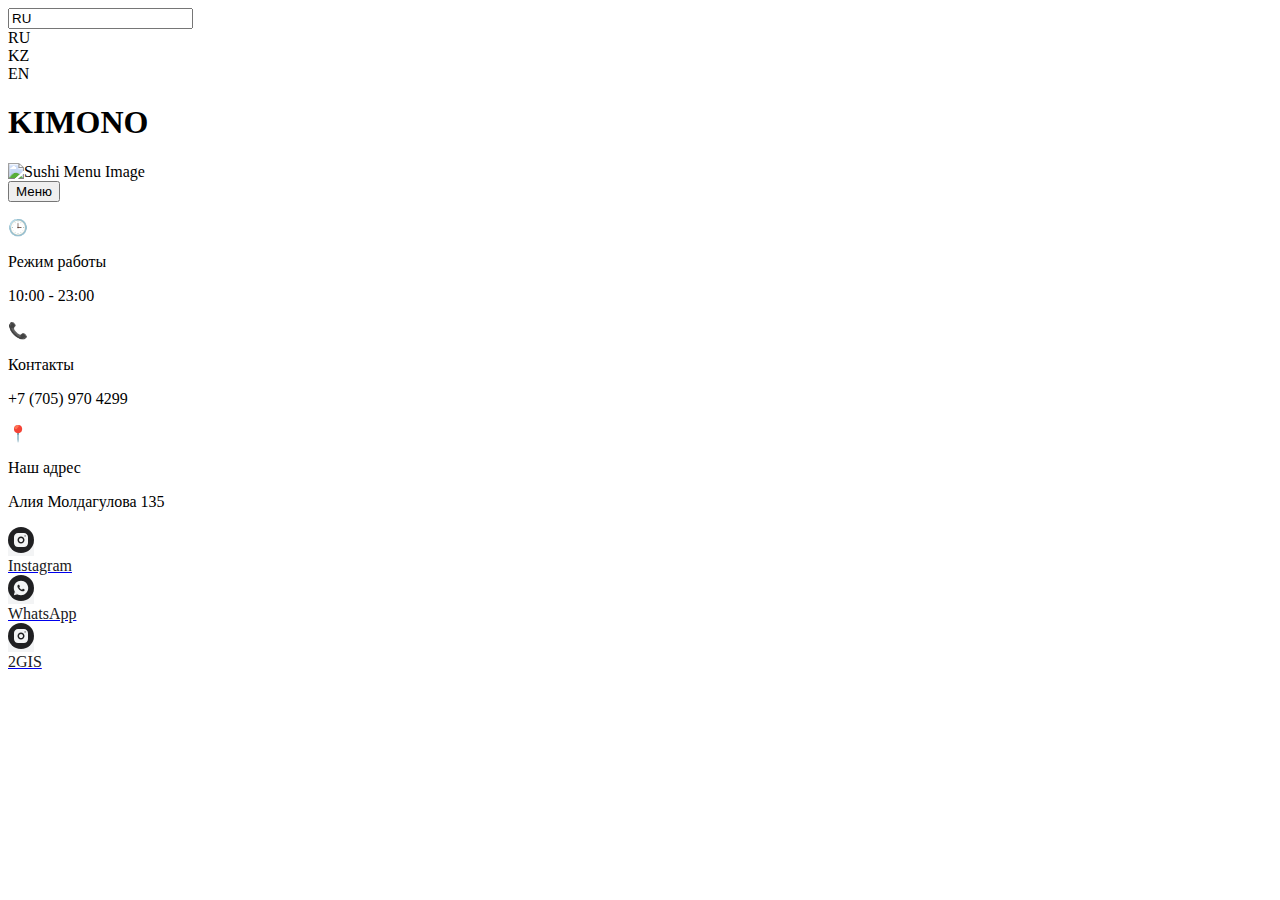
==== index.html @ 3210f7f6 "Create index.html" ====
<!DOCTYPE html>
<html lang="en">
<head>
    <meta charset="UTF-8">
    <meta name="viewport" content="width=device-width, initial-scale=1.0">
    <title>Kimono Sushi Page</title>
    <link rel="stylesheet" href="style.css">
</head>
<body>
         <!-- Language Dropdown -->
    <div class="dropdown" id="lang-dropdown">
        <input type="text" class="textBox" readonly value="RU"/>
        <div class="options">
            <div class="option" onclick="show('RU')">RU</div>
            <div class="option" onclick="show('KZ')">KZ</div>
            <div class="option" onclick="show('EN')">EN</div>
        </div>
    </div>
    <script>// Функция для показа выбранного языка
        function show(language) {
            document.querySelector('.textBox').value = language;
            document.getElementById('lang-dropdown').classList.remove('active');
        }
        
        // Открытие/закрытие выпадающего меню
        document.getElementById('lang-dropdown').addEventListener('click', function () {
            this.classList.toggle('active');
        });</script>
        
        
    <!-- Main Container -->
    <div class="container">
        <!-- Top Section -->
        <div class="hero-section">
            <h1 class="logo">KIMONO</h1>
            <div class="image-container">
                <img src="a85a456403479d31797655ebc1bb9082.jpg" alt="Sushi Menu Image">
            </div>
            <button class="menu-btn">Меню</button>
        </div>

        <!-- Information Section -->
        <div class="info-section">
            <div class="info-item">
                <p class="icon">🕒</p>
                <div>
                    <p class="title">Режим работы</p>
                    <p class="details">10:00 - 23:00</p>
                </div>
            </div>

            <div class="info-item">
                <p class="icon">📞</p>
                <div>
                    <p class="title">Контакты</p>
                    <p class="details">+7 (705) 970 4299</p>
                </div>
            </div>

            <div class="info-item">
                <p class="icon">📍</p>
                <div>
                    <p class="title">Наш адрес</p>
                    <p class="details">Алия Молдагулова 135</p>
                </div>
            </div>

            <div class="blockInfoSocials">
                    <a class="blockInfoSocialsItem"
                            target="_blank"
                            href="https://www.instagram.com/zhanabergenovaa19?utm_source=ig_web_button_share_sheet&igsh=ZDNlZDc0MzIxNw=="
                            style="background-color:rgb(243, 244, 245)"
                    >
                        <svg width="26" height="26" viewBox="0 0 26 26" fill="none"
                             xmlns="http://www.w3.org/2000/svg">
                            <rect
                                    width="26"
                                    height="26"
                                    rx="13"
                                    fill="rgb(32, 32, 34)"
                            />
                            <path
                                    d="M13 11C12.4696 11 11.9609 11.2107 11.5858 11.5858C11.2107 11.9609 11 12.4696 11 13C11 13.5304 11.2107 14.0391 11.5858 14.4142C11.9609 14.7893 12.4696 15 13 15C13.5304 15 14.0391 14.7893 14.4142 14.4142C14.7893 14.0391 15 13.5304 15 13C15 12.4696 14.7893 11.9609 14.4142 11.5858C14.0391 11.2107 13.5304 11 13 11Z"
                                    fill="rgb(243, 244, 245)"
                            />
                            <path
                                    d="M15.9161 6H10.0827C7.83167 6 6 7.83225 6 10.0839V15.9172C6 18.1683 7.83225 20 10.0839 20H15.9172C18.1683 20 20 18.1677 20 15.9161V10.0827C20 7.83167 18.1677 6 15.9161 6ZM13 16.5C11.0697 16.5 9.5 14.9303 9.5 13C9.5 11.0697 11.0697 9.5 13 9.5C14.9303 9.5 16.5 11.0697 16.5 13C16.5 14.9303 14.9303 16.5 13 16.5ZM17.0833 9.5C16.7613 9.5 16.5 9.23867 16.5 8.91667C16.5 8.59467 16.7613 8.33333 17.0833 8.33333C17.4053 8.33333 17.6667 8.59467 17.6667 8.91667C17.6667 9.23867 17.4053 9.5 17.0833 9.5Z"
                                    fill="rgb(243, 244, 245)"
                            />
                        </svg>
                        <div class="blockInfoSocialsItemText"
                             style="color:rgb(32, 32, 34)">Instagram
                        </div>
                    </a>
                
                
                    <a class="blockInfoSocialsItem"
                            target="_blank"
                            
                            href="https://api.whatsapp.com/send?phone=77059704299"
                            style="background-color:rgb(243, 244, 245)"
                    >
                        <svg width="26" height="26" viewBox="0 0 26 26" fill="none"
                        img src="1716061309_10516.png" >
                            <rect
                                    width="26"
                                    height="26"
                                    rx="13"
                                    fill="rgb(32, 32, 34)"
                            />
                            <path
                                    d="M6.87766 16.5017L5.86426 20.2001L9.64906 19.2065L6.87766 16.5017Z"
                                    fill="rgb(243, 244, 245)"
                            />
                            <path
                                    d="M12.9998 5.80005C9.0236 5.80005 5.7998 9.02385 5.7998 13C5.7998 16.9762 9.0236 20.2 12.9998 20.2C16.976 20.2 20.1998 16.9762 20.1998 13C20.1998 9.02385 16.976 5.80005 12.9998 5.80005ZM16.5542 15.4858C16.406 15.9016 15.6776 16.3036 15.3512 16.3318C15.0218 16.3624 14.7146 16.48 13.2104 15.8878C11.396 15.1732 10.2518 13.3144 10.1624 13.1944C10.073 13.0774 9.4364 12.2284 9.4364 11.3524C9.4364 10.4734 9.8972 10.0432 10.0586 9.86445C10.223 9.68565 10.4156 9.64125 10.5356 9.64125C10.6526 9.64125 10.7726 9.64125 10.8764 9.64665C11.0048 9.64965 11.1446 9.65805 11.2784 9.95385C11.4374 10.3054 11.7836 11.1874 11.828 11.2768C11.8724 11.3662 11.9036 11.4724 11.8418 11.5894C11.783 11.7094 11.7524 11.782 11.666 11.8882C11.5766 11.9914 11.4788 12.1198 11.3978 12.1978C11.3084 12.2872 11.2166 12.385 11.3198 12.5632C11.423 12.7414 11.7806 13.3252 12.3104 13.7968C12.9914 14.4052 13.5662 14.5924 13.745 14.6818C13.9238 14.7712 14.027 14.7574 14.1302 14.6374C14.2364 14.5204 14.5766 14.1184 14.6966 13.9396C14.8136 13.7608 14.9336 13.7914 15.0956 13.8502C15.26 13.909 16.1366 14.3416 16.3154 14.431C16.4942 14.5204 16.6112 14.5648 16.6562 14.6374C16.7024 14.7124 16.7024 15.0694 16.5542 15.4858Z"
                                    fill="rgb(243, 244, 245)"
                            />
                        </svg>
                        <div class="blockInfoSocialsItemText"
                             style="color:rgb(32, 32, 34)">WhatsApp
                        </div>
                    </a>
                    <div class="blockInfoSocials">
                        <a class="blockInfoSocialsItem"
                                target="_blank"
                                href="https://go.2gis.com/jo73l"
                                style="background-color:rgb(243, 244, 245)"
                        >
                            <svg width="26" height="26" viewBox="0 0 26 26" fill="none"
                                 xmlns="http://www.w3.org/2000/svg">
                                <rect
                                        width="26"
                                        height="26"
                                        rx="13"
                                        fill="rgb(32, 32, 34)"
                                />
                                <path
                                        d="M13 11C12.4696 11 11.9609 11.2107 11.5858 11.5858C11.2107 11.9609 11 12.4696 11 13C11 13.5304 11.2107 14.0391 11.5858 14.4142C11.9609 14.7893 12.4696 15 13 15C13.5304 15 14.0391 14.7893 14.4142 14.4142C14.7893 14.0391 15 13.5304 15 13C15 12.4696 14.7893 11.9609 14.4142 11.5858C14.0391 11.2107 13.5304 11 13 11Z"
                                        fill="rgb(243, 244, 245)"
                                />
                                <path
                                        d="M15.9161 6H10.0827C7.83167 6 6 7.83225 6 10.0839V15.9172C6 18.1683 7.83225 20 10.0839 20H15.9172C18.1683 20 20 18.1677 20 15.9161V10.0827C20 7.83167 18.1677 6 15.9161 6ZM13 16.5C11.0697 16.5 9.5 14.9303 9.5 13C9.5 11.0697 11.0697 9.5 13 9.5C14.9303 9.5 16.5 11.0697 16.5 13C16.5 14.9303 14.9303 16.5 13 16.5ZM17.0833 9.5C16.7613 9.5 16.5 9.23867 16.5 8.91667C16.5 8.59467 16.7613 8.33333 17.0833 8.33333C17.4053 8.33333 17.6667 8.59467 17.6667 8.91667C17.6667 9.23867 17.4053 9.5 17.0833 9.5Z"
                                        fill="rgb(243, 244, 245)"
                                />
                            </svg>
                            <div class="blockInfoSocialsItemText"
                                 style="color:rgb(32, 32, 34)">2GIS
                            </div>
                        </a>
                
            </div>
        
    </section>
</body>
</html>
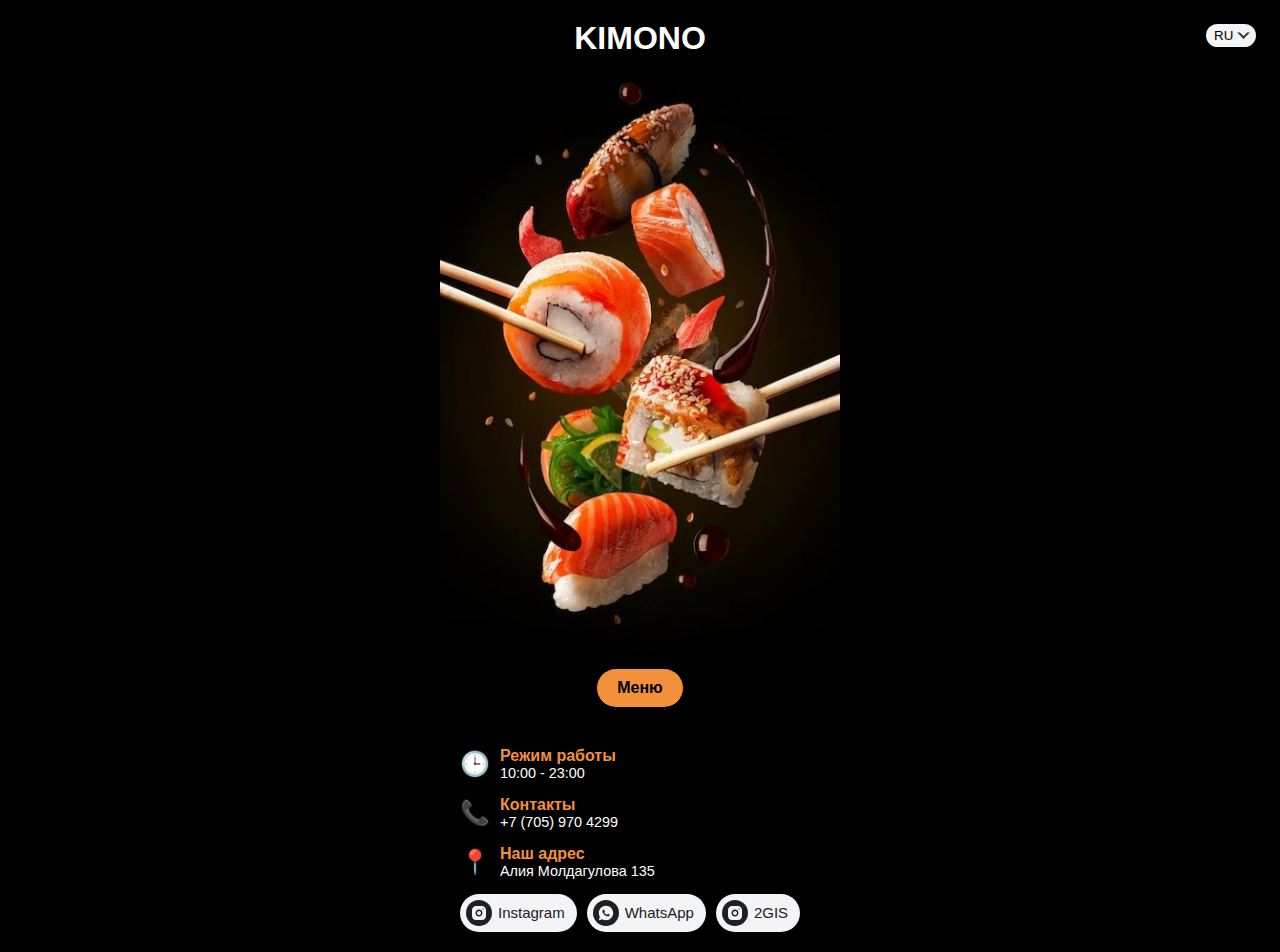
==== commit bdfbe725: "Update index.html" ====
--- a/index.html
+++ b/index.html
@@ -36,7 +36,13 @@
             <div class="image-container">
                 <img src="a85a456403479d31797655ebc1bb9082.jpg" alt="Sushi Menu Image">
             </div>
-            <button class="menu-btn">Меню</button>
+            <button class="menu-btn" onclick="goToMenu()">Меню</button>
+
+<script>
+    function goToMenu() {
+        window.location.href = "menu.html";
+    }
+</script>
         </div>
 
         <!-- Information Section -->
@@ -154,3 +160,4 @@
     </section>
 </body>
 </html>
+
--- a/style.css
+++ b/style.css
@@ -0,0 +1,211 @@
+/* General Reset */
+* {
+    margin: 0;
+    padding: 0;
+    box-sizing: border-box;
+}
+
+body {
+    font-family: Arial, sans-serif;
+    background-color: #000000;
+    color: #fff;
+}
+
+.container {
+    width: 100%;
+    max-width: 400px;
+    margin: 0 auto;
+    background-color: #000000;
+}
+
+/* Языковой Dropdown */
+.dropdown {
+    position: absolute;
+    top: 24px;
+    right: 24px;
+    display: flex;
+    flex-direction: column;
+    align-items: center;
+}
+
+.textBox {
+    border: none;
+    outline: none;
+    width: 50px;
+    border-radius: 100px;
+    display: flex;
+    align-items: center;
+    justify-content: center;
+    background-color: #F3F4F5;
+    padding: 4px 8px;
+    user-select: none;
+    cursor: pointer;
+}
+
+.dropdown::before {
+    content: '';
+    position: absolute;
+    right: 8px;
+    top: 4px;
+    z-index: 10000;
+    width: 5px;
+    height: 5px;
+    border: 2px solid #333;
+    border-top: 2px solid transparent;
+    border-right: 2px solid transparent;
+    transform: rotate(-45deg);
+    transition: .1s linear;
+}
+
+.dropdown.active::before {
+    top: 9px;
+    transform: rotate(-225deg);
+}
+
+.options {
+    display: none;
+    flex-direction: column;
+    background-color: #000000;
+    margin-top: 5px;
+}
+
+.dropdown.active .options {
+    display: flex;
+}
+
+.option {
+    padding: 5px 10px;
+    border-bottom: 1px solid #020202;
+    cursor: pointer;
+}
+
+
+/* Hero Section */
+.hero-section {
+    text-align: center;
+    padding: 20px 0;
+}
+
+.image-container {
+    background-color: #000; /* Black background */
+    border-radius: 10px;    /* Optional: Rounded corners */
+    overflow: hidden;       /* Ensures the image stays within the container */
+    display: inline-block;  /* Centers the container around its content */
+}
+
+.image-container img {
+    width: 100%;            /* Image takes the full width of the container */
+    height: auto;           /* Maintain aspect ratio */
+    display: block;         /* Remove bottom whitespace */
+    object-fit: cover;      /* Ensure the image covers the area */
+}
+
+.menu-btn {
+    background-color: #f3913b;
+    color: #000;
+    border: none;
+    padding: 10px 20px;
+    margin-top: 10px;
+    border-radius: 20px;
+    cursor: pointer;
+    font-size: 1rem;
+    font-weight: bold;
+}
+
+.menu-btn:hover {
+    background-color: #ffae5f;
+}
+
+/* Information Section */
+.info-section {
+    background-color: #000;
+    padding: 20px;
+}
+
+.info-item {
+    display: flex;
+    align-items: center;
+    margin-bottom: 15px;
+}
+
+.icon {
+    font-size: 1.5rem;
+    margin-right: 10px;
+    color: #f3913b;
+}
+
+.title {
+    font-weight: bold;
+    color: #f3913b;
+}
+
+.details {
+    font-size: 0.9rem;
+}
+
+/* Social Icons */
+.divider {
+    all: unset;
+    width: 100%;
+    height: 1px;
+    background-color: #E7E7E7;
+    margin: 16px 0;
+}
+
+.blockInfoSocials {
+    display: flex;
+    flex-wrap: wrap;
+    gap: 10px;
+}
+
+.blockInfo {
+    display: flex;
+    align-items: center;
+}
+
+.blockInfoIcon {
+    width: 52px;
+    height: 52px;
+    margin-right: 12px;
+}
+
+.blockInfoText {
+    display: flex;
+    flex-direction: column;
+}
+
+.blockInfoTextUpper {
+    font-size: 18px;
+    font-weight: 500;
+    line-height: 24.48px;
+    color: #202022;
+}
+
+.blockInfoTextLower {
+    width: 260px;
+    font-size: 16px;
+    font-weight: 400;
+    line-height: 21.76px;
+    color: rgba(33, 33, 33, 0.76);
+    margin-top: 10px;
+    white-space: pre-line;
+    text-decoration: none;
+}
+
+.blockInfoSocialsItem {
+    display: flex;
+    align-items: center;
+    padding: 6px 12px 6px 6px;
+    background: #F3F4F5;
+    border-radius: 50px;
+    text-decoration: none;
+    cursor: pointer;
+}
+
+.blockInfoSocialsItemText {
+    font-size: 15px;
+    font-weight: 400;
+    line-height: 26px;
+    color: rgba(0, 0, 0, 0.8);
+    margin-left: 6px;
+}
